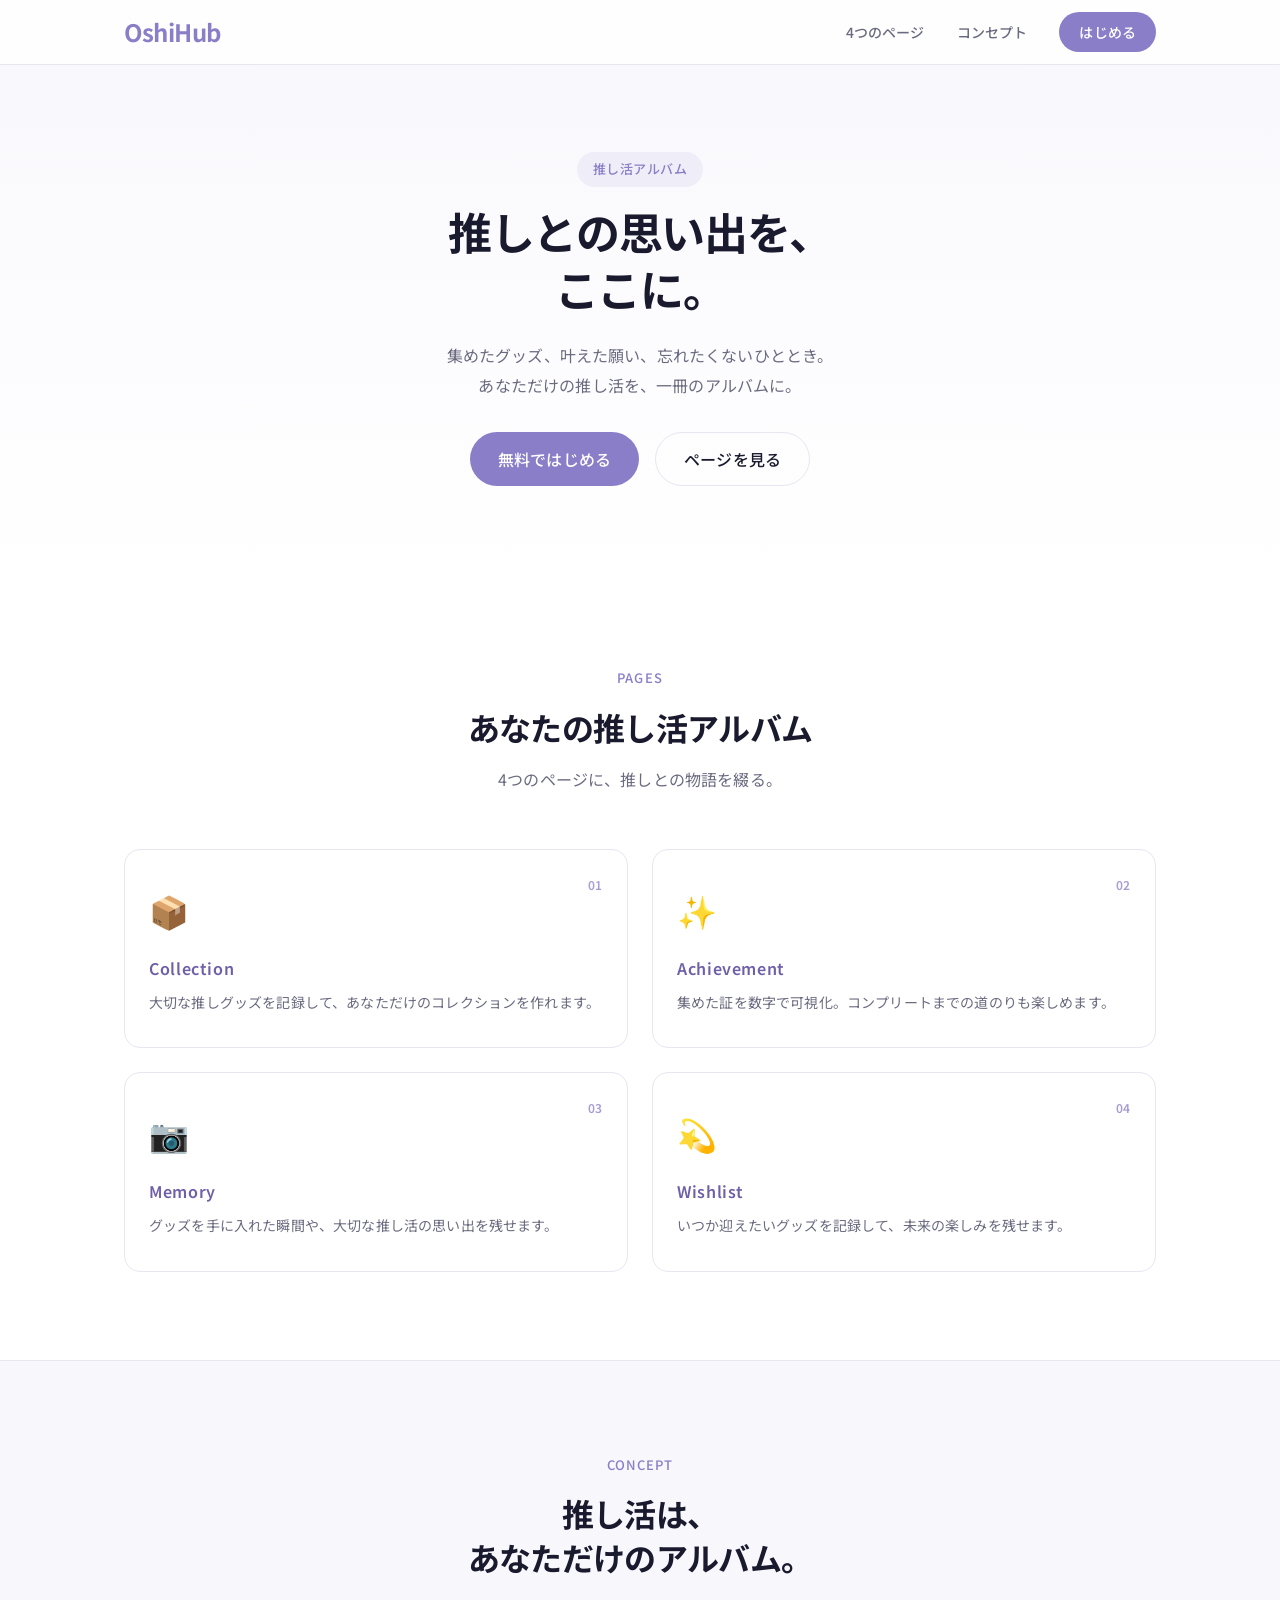
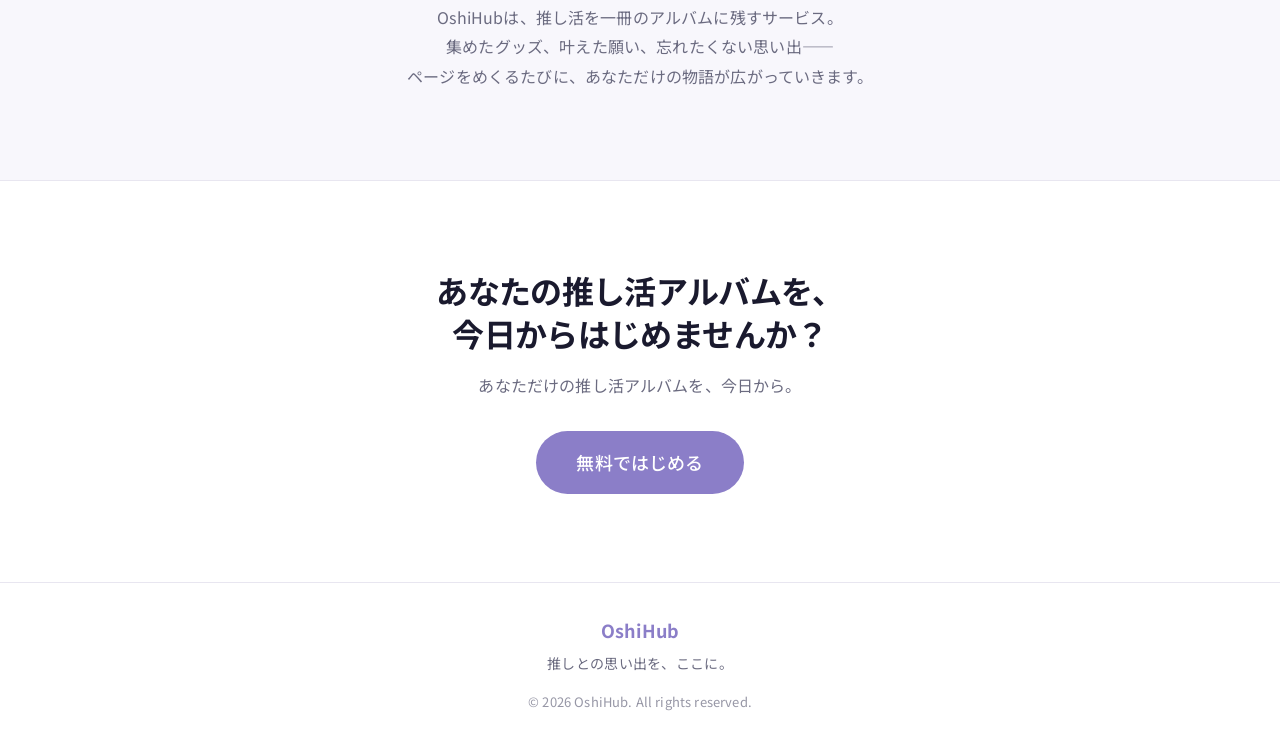
==== index.html @ 65930930 "first upload" ====
<!DOCTYPE html>
<html lang="ja">
<head>
  <meta charset="UTF-8">
  <meta name="viewport" content="width=device-width, initial-scale=1.0">
  <meta name="description" content="OshiHub - 推し活アルバム。グッズ・思い出・ほしいものを、ひとつのアルバムに。">
  <title>OshiHub | 推しとの思い出を、ここに。</title>
  <link rel="stylesheet" href="css/style.css">
  <link rel="preconnect" href="https://fonts.googleapis.com">
  <link rel="preconnect" href="https://fonts.gstatic.com" crossorigin>
  <link href="https://fonts.googleapis.com/css2?family=Noto+Sans+JP:wght@400;500;600;700&display=swap" rel="stylesheet">
</head>
<body>

  <!-- ヘッダー（画面上部のナビゲーション） -->
  <header class="header">
    <div class="container">
      <a href="#" class="logo">OshiHub</a>
      <nav class="nav">
        <a href="#features">4つのページ</a>
        <a href="#about">コンセプト</a>
        <a href="groups/stray-kids/index.html" class="nav-button">はじめる</a>
      </nav>
    </div>
  </header>

  <!-- メインビジュアル（最初に目に入る大きなエリア） -->
  <main>
    <section class="hero section">
      <div class="container">
        <p class="hero-label">推し活アルバム</p>
        <h1 class="hero-title">推しとの思い出を、<br>ここに。</h1>
        <p class="hero-description">
          集めたグッズ、叶えた願い、忘れたくないひととき。<br>
          あなただけの推し活を、一冊のアルバムに。
        </p>
        <div class="hero-actions">
          <a href="groups/stray-kids/index.html" class="button button-primary">無料ではじめる</a>
          <a href="#features" class="button button-secondary">ページを見る</a>
        </div>
      </div>
    </section>

    <!-- 機能紹介 -->
    <section id="features" class="features section">
      <div class="container">
        <div class="section-header">
          <p class="section-label">Pages</p>
          <h2 class="section-title">あなたの推し活アルバム</h2>
          <p class="section-subtitle">4つのページに、推しとの物語を綴る。</p>
        </div>

        <div class="feature-grid">
          <article class="feature-card">
            <span class="feature-tag">01</span>
            <div class="feature-icon">📦</div>
            <h3>Collection</h3>
            <p>大切な推しグッズを記録して、あなただけのコレクションを作れます。</p>
          </article>

          <article class="feature-card">
            <span class="feature-tag">02</span>
            <div class="feature-icon">✨</div>
            <h3>Achievement</h3>
            <p>集めた証を数字で可視化。コンプリートまでの道のりも楽しめます。</p>
          </article>

          <article class="feature-card">
            <span class="feature-tag">03</span>
            <div class="feature-icon">📷</div>
            <h3>Memory</h3>
            <p>グッズを手に入れた瞬間や、大切な推し活の思い出を残せます。</p>
          </article>

          <article class="feature-card">
            <span class="feature-tag">04</span>
            <div class="feature-icon">💫</div>
            <h3>Wishlist</h3>
            <p>いつか迎えたいグッズを記録して、未来の楽しみを残せます。</p>
          </article>
        </div>
      </div>
    </section>

    <!-- コンセプト -->
    <section id="about" class="about section">
      <div class="container">
        <div class="about-content">
          <p class="section-label">Concept</p>
          <h2 class="section-title">推し活は、<br>あなただけのアルバム。</h2>
          <p class="about-text">
            OshiHubは、推し活を一冊のアルバムに残すサービス。<br>
            集めたグッズ、叶えた願い、忘れたくない思い出——<br>
            ページをめくるたびに、あなただけの物語が広がっていきます。
          </p>
        </div>
      </div>
    </section>

    <!-- 最後の呼びかけ -->
    <section class="cta  section">
      <div class="container">
        <h2 class="cta-title">あなたの推し活アルバムを、<br>今日からはじめませんか？</h2>
        <p class="cta-subtitle">あなただけの推し活アルバムを、今日から。</p>
        <a href="groups/stray-kids/index.html" class="button button-primary button-large">無料ではじめる</a>
      </div>
    </section>
  </main>

  <!-- フッター（画面下部） -->
  <footer class="footer">
    <div class="container">
      <p class="footer-logo">OshiHub</p>
      <p class="footer-tagline">推しとの思い出を、ここに。</p>
      <p class="footer-copy">&copy; 2026 OshiHub. All rights reserved.</p>
    </div>
  </footer>

</body>
</html>
---- css/style.css ----
/* ========================================
   OshiHub スタイルシート
   ======================================== */

/* --- 基本設定（色や文字の大きさなど） --- */
:root {
  /* メインカラー：ラベンダー紫 */
  --color-primary: #8B7EC8;
  --color-primary-light: #A99BD4;
  --color-primary-dark: #6E5FA8;

  /* 背景・文字色 */
  --color-bg: #FFFFFF;
  --color-bg-subtle: #F8F7FC;
  --color-text: #1A1A2E;
  --color-text-muted: #6B6B80;

  /* その他 */
  --color-border: #E8E6F0;
  --shadow-soft: 0 4px 24px rgba(139, 126, 200, 0.08);
  --shadow-card: 0 2px 12px rgba(0, 0, 0, 0.04);

  /* 文字サイズ */
  --font-size-sm: 0.875rem;
  --font-size-base: 1rem;
  --font-size-lg: 1.125rem;
  --font-size-xl: 1.5rem;
  --font-size-2xl: 2rem;
  --font-size-3xl: 2.75rem;

  /* 余白 */
  --spacing-xs: 0.5rem;
  --spacing-sm: 1rem;
  --spacing-md: 1.5rem;
  --spacing-lg: 2rem;
  --spacing-xl: 3.5rem;
  --spacing-2xl: 5.5rem;

  /* テキスト幅 */
  --text-width: 520px;

  /* 角丸 */
  --radius-sm: 8px;
  --radius-md: 12px;
  --radius-lg: 16px;
  --radius-full: 9999px;
}

/* リセット：ブラウザのデフォルトスタイルを整える */
*,
*::before,
*::after {
  box-sizing: border-box;
  margin: 0;
  padding: 0;
}

html {
  scroll-behavior: smooth;
}

body {
  font-family: 'Noto Sans JP', -apple-system, BlinkMacSystemFont, sans-serif;
  font-size: var(--font-size-base);
  line-height: 1.75;
  color: var(--color-text);
  background-color: var(--color-bg);
  -webkit-font-smoothing: antialiased;
  letter-spacing: 0.01em;
}

a {
  color: inherit;
  text-decoration: none;
}

img {
  max-width: 100%;
  height: auto;
  display: block;
}

/* --- 共通レイアウト --- */
.container {
  max-width: 1080px;
  margin: 0 auto;
  padding: 0 var(--spacing-md);
}

.section {
  padding: var(--spacing-2xl) 0;
}

.section-header {
  text-align: center;
  margin-bottom: var(--spacing-xl);
}

.section-label,
.hero-label {
  display: inline-block;
  font-size: 0.8125rem;
  font-weight: 500;
  color: var(--color-primary);
  letter-spacing: 0.08em;
  text-transform: uppercase;
  margin-bottom: var(--spacing-sm);
}

.hero-label {
  background-color: rgba(139, 126, 200, 0.1);
  padding: 0.375rem 1rem;
  border-radius: var(--radius-full);
  text-transform: none;
  letter-spacing: 0.04em;
}

.section-title {
  font-size: var(--font-size-2xl);
  font-weight: 700;
  letter-spacing: -0.02em;
  line-height: 1.35;
}

.section-subtitle {
  color: var(--color-text-muted);
  font-size: var(--font-size-base);
  margin-top: var(--spacing-sm);
  line-height: 1.75;
}

/* --- ボタン --- */
.button {
  display: inline-flex;
  align-items: center;
  justify-content: center;
  padding: 0.75rem 1.75rem;
  font-size: var(--font-size-base);
  font-weight: 500;
  border-radius: var(--radius-full);
  transition: all 0.2s ease;
  cursor: pointer;
  border: none;
}

.button-primary {
  background-color: var(--color-primary);
  color: white;
}

.button-primary:hover {
  background-color: var(--color-primary-dark);
  transform: translateY(-1px);
  box-shadow: var(--shadow-soft);
}

.button-secondary {
  background-color: transparent;
  color: var(--color-text);
  border: 1.5px solid var(--color-border);
}

.button-secondary:hover {
  border-color: var(--color-primary-light);
  color: var(--color-primary);
}

.button-large {
  padding: 1rem 2.5rem;
  font-size: var(--font-size-lg);
}

/* --- ヘッダー --- */
.header {
  position: fixed;
  top: 0;
  left: 0;
  right: 0;
  z-index: 100;
  background-color: rgba(255, 255, 255, 0.85);
  backdrop-filter: blur(12px);
  border-bottom: 1px solid var(--color-border);
}

.header .container {
  display: flex;
  align-items: center;
  justify-content: space-between;
  height: 64px;
}

.logo {
  font-size: var(--font-size-xl);
  font-weight: 700;
  color: var(--color-primary);
  letter-spacing: -0.02em;
}

.nav {
  display: flex;
  align-items: center;
  gap: var(--spacing-lg);
}

.nav a {
  font-size: var(--font-size-sm);
  font-weight: 500;
  color: var(--color-text-muted);
  transition: color 0.2s ease;
}

.nav a:hover {
  color: var(--color-text);
}

.nav-button {
  background-color: var(--color-primary) !important;
  color: white !important;
  padding: 0.5rem 1.25rem;
  border-radius: var(--radius-full);
}

.nav-button:hover {
  background-color: var(--color-primary-dark) !important;
}

/* --- ヒーロー（メインビジュアル） --- */
.hero {
  padding-top: calc(64px + var(--spacing-2xl));
  text-align: center;
  background: linear-gradient(
    180deg,
    var(--color-bg-subtle) 0%,
    var(--color-bg) 100%
  );
}

.hero-title {
  font-size: var(--font-size-3xl);
  font-weight: 700;
  letter-spacing: -0.03em;
  line-height: 1.3;
  margin-bottom: var(--spacing-md);
}

.hero-description {
  font-size: var(--font-size-base);
  color: var(--color-text-muted);
  max-width: var(--text-width);
  margin: 0 auto var(--spacing-lg);
  line-height: 1.85;
}

.hero-actions {
  display: flex;
  gap: var(--spacing-sm);
  justify-content: center;
  flex-wrap: wrap;
}

/* --- 機能紹介 --- */
.features {
  background-color: var(--color-bg);
}

.feature-grid {
  display: grid;
  grid-template-columns: repeat(2, 1fr);
  gap: var(--spacing-md);
}

.feature-card {
  position: relative;
  background-color: var(--color-bg);
  border: 1px solid var(--color-border);
  border-radius: var(--radius-lg);
  padding: var(--spacing-lg) var(--spacing-md);
  transition: all 0.25s ease;
}

.feature-card:hover {
  border-color: var(--color-primary-light);
  box-shadow: var(--shadow-card);
  transform: translateY(-2px);
}

.feature-tag {
  position: absolute;
  top: var(--spacing-md);
  right: var(--spacing-md);
  font-size: 0.75rem;
  font-weight: 600;
  color: var(--color-primary-light);
  letter-spacing: 0.05em;
}

.feature-icon {
  font-size: 2rem;
  margin-bottom: var(--spacing-sm);
}

.feature-card h3 {
  font-size: var(--font-size-base);
  font-weight: 600;
  color: var(--color-primary-dark);
  letter-spacing: 0.04em;
  margin-bottom: var(--spacing-xs);
}

.feature-card p {
  font-size: var(--font-size-sm);
  color: var(--color-text-muted);
  line-height: 1.8;
}

/* --- コンセプト --- */
.about {
  background-color: var(--color-bg-subtle);
  border-top: 1px solid var(--color-border);
  border-bottom: 1px solid var(--color-border);
}

.about-content {
  max-width: var(--text-width);
  margin: 0 auto;
  text-align: center;
}

.about-text {
  font-size: var(--font-size-base);
  color: var(--color-text-muted);
  margin-top: var(--spacing-md);
  line-height: 1.85;
}

/* --- CTA（行動を促すセクション） --- */
.cta {
  text-align: center;
}

.cta-title {
  font-size: var(--font-size-2xl);
  font-weight: 700;
  letter-spacing: -0.02em;
  line-height: 1.35;
  margin-bottom: var(--spacing-sm);
}

.cta-subtitle {
  font-size: var(--font-size-base);
  color: var(--color-text-muted);
  margin-bottom: var(--spacing-lg);
  line-height: 1.75;
}

/* --- フッター --- */
.footer {
  padding: var(--spacing-lg) 0;
  border-top: 1px solid var(--color-border);
  text-align: center;
}

.footer-logo {
  font-size: var(--font-size-lg);
  font-weight: 700;
  color: var(--color-primary);
  margin-bottom: 0.25rem;
}

.footer-tagline {
  font-size: var(--font-size-sm);
  color: var(--color-text-muted);
  margin-bottom: var(--spacing-sm);
  letter-spacing: 0.02em;
}

.footer-copy {
  font-size: 0.8125rem;
  color: var(--color-text-muted);
  opacity: 0.7;
}

/* --- スマートフォン対応 --- */
@media (max-width: 768px) {
  :root {
    --spacing-xl: 2.5rem;
    --spacing-2xl: 4rem;
  }

  .nav a:not(.nav-button) {
    display: none;
  }

  .feature-grid {
    grid-template-columns: 1fr;
  }

  .hero-title {
    font-size: 2rem;
  }

  .section-title {
    font-size: var(--font-size-xl);
  }

  .cta-title {
    font-size: var(--font-size-xl);
  }
}

/* --- グループ・メンバーページ --- */
.page-back {
  display: inline-flex;
  align-items: center;
  gap: 0.375rem;
  font-size: var(--font-size-sm);
  color: var(--color-text-muted);
  margin-bottom: var(--spacing-lg);
  transition: color 0.2s ease;
}

.page-back:hover {
  color: var(--color-primary);
}

.group-hero {
  padding-top: calc(64px + var(--spacing-xl));
  padding-bottom: var(--spacing-xl);
  text-align: center;
  background: linear-gradient(
    180deg,
    var(--color-bg-subtle) 0%,
    var(--color-bg) 100%
  );
}

.group-hero .section-label {
  text-transform: none;
  letter-spacing: 0.04em;
}

.group-title {
  font-size: var(--font-size-3xl);
  font-weight: 700;
  letter-spacing: -0.03em;
  line-height: 1.3;
  margin-bottom: var(--spacing-sm);
}

.group-description {
  font-size: var(--font-size-base);
  color: var(--color-text-muted);
  max-width: var(--text-width);
  margin: 0 auto;
  line-height: 1.85;
}

.members-section {
  padding-bottom: var(--spacing-2xl);
}

.member-grid {
  display: grid;
  grid-template-columns: repeat(4, 1fr);
  gap: var(--spacing-md);
}

.member-card {
  display: block;
  background-color: var(--color-bg);
  border: 1px solid var(--color-border);
  border-radius: var(--radius-lg);
  padding: var(--spacing-md);
  text-align: center;
  transition: all 0.25s ease;
}

.member-card:hover {
  border-color: var(--color-primary-light);
  box-shadow: var(--shadow-card);
  transform: translateY(-2px);
}

.member-avatar {
  width: 80px;
  height: 80px;
  margin: 0 auto var(--spacing-sm);
  border-radius: 50%;
  background: linear-gradient(135deg, var(--color-primary-light), var(--color-primary));
  display: flex;
  align-items: center;
  justify-content: center;
  font-size: 1.5rem;
  font-weight: 600;
  color: white;
  letter-spacing: 0.02em;
}

.member-name {
  font-size: var(--font-size-base);
  font-weight: 600;
  color: var(--color-text);
  margin-bottom: 0.25rem;
}

.member-name-kr {
  font-size: var(--font-size-sm);
  color: var(--color-text-muted);
}

.member-page {
  padding-top: calc(64px + var(--spacing-xl));
  padding-bottom: var(--spacing-2xl);
}

.member-header {
  text-align: center;
  margin-bottom: var(--spacing-xl);
}

.member-header .member-avatar {
  width: 120px;
  height: 120px;
  font-size: 2.25rem;
  margin-bottom: var(--spacing-md);
}

.member-page-name {
  font-size: var(--font-size-2xl);
  font-weight: 700;
  letter-spacing: -0.02em;
  margin-bottom: 0.25rem;
}

.member-page-name-kr {
  font-size: var(--font-size-base);
  color: var(--color-text-muted);
  margin-bottom: var(--spacing-sm);
}

.member-page-group {
  font-size: var(--font-size-sm);
  color: var(--color-primary);
}

.album-placeholder {
  max-width: 640px;
  margin: 0 auto;
  padding: var(--spacing-xl) var(--spacing-md);
  background-color: var(--color-bg-subtle);
  border: 1px solid var(--color-border);
  border-radius: var(--radius-lg);
  text-align: center;
}

.album-placeholder p {
  font-size: var(--font-size-sm);
  color: var(--color-text-muted);
  line-height: 1.8;
}

@media (max-width: 768px) {
  .member-grid {
    grid-template-columns: repeat(2, 1fr);
  }

  .group-title {
    font-size: 2rem;
  }
}

.album-grid {
  display: grid;
  grid-template-columns: repeat(2, 1fr);
  gap: 24px;
  margin-top: 50px;
}

.album-card {
  background: white;
  padding: 32px;
  border-redius: 20px;
  text-align: center;
}

.album-card h2 {
  color: #8B7EC8;
  margin-bottom: 15px;
}

.album-card span {
display: block;
margin-top: 20px;
font-size: 1.2rem;
}

@media(max-width:768px){
  .album-grid {
    grid-template-columns: 1fr;
  }
}
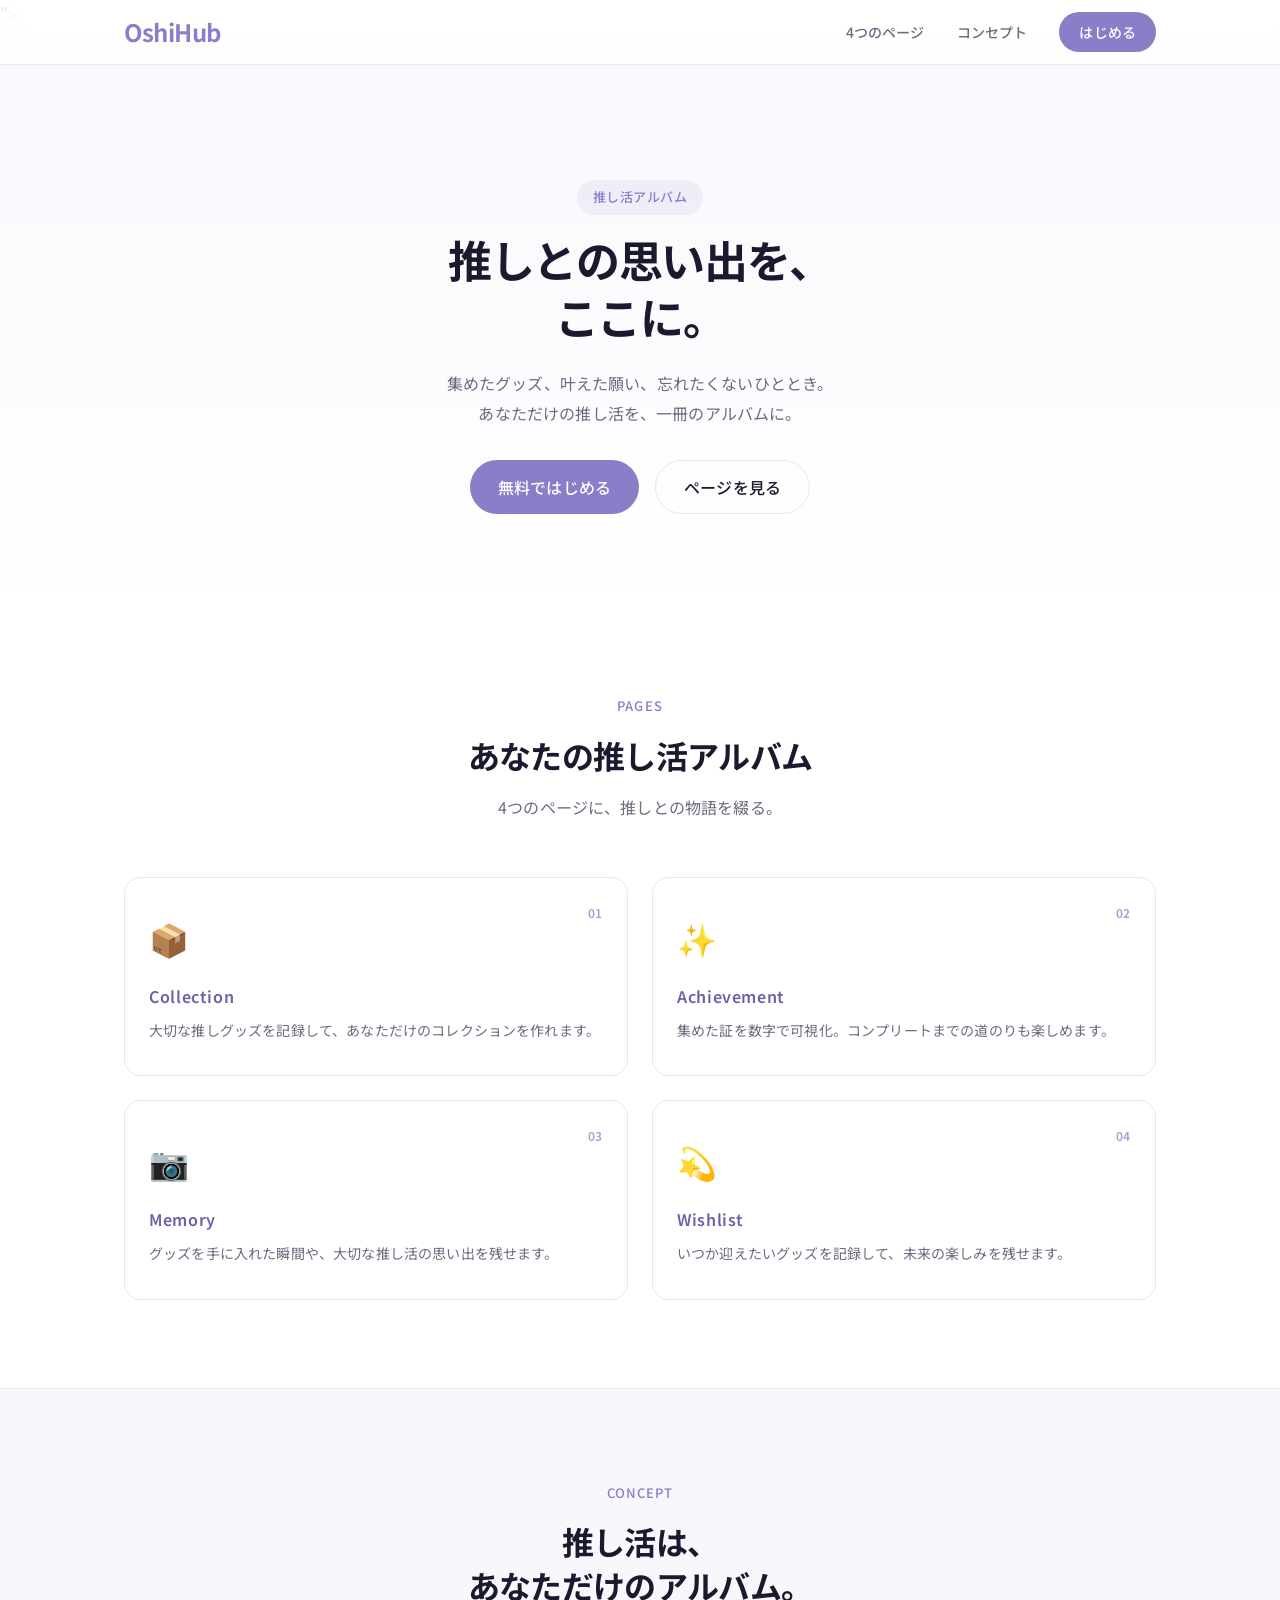
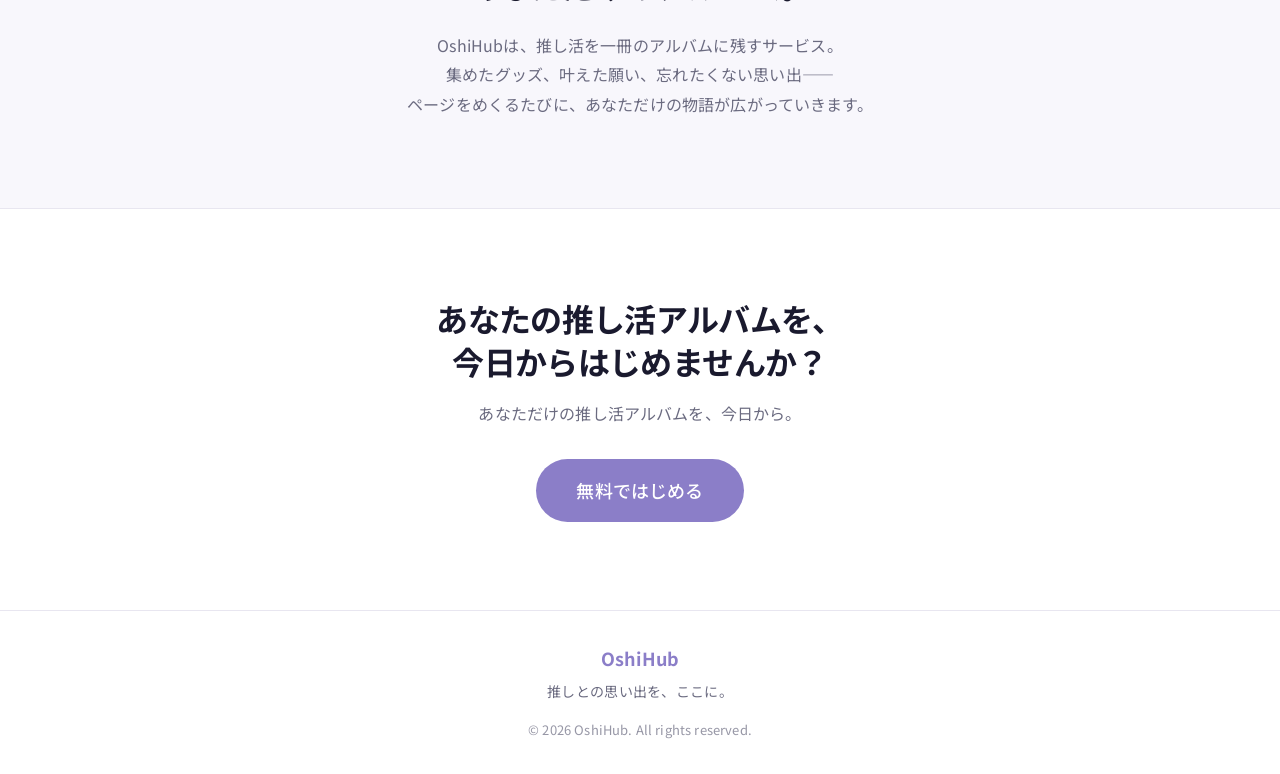
==== commit 7d05d7e0: "add google verification" ====
--- a/index.html
+++ b/index.html
@@ -1,6 +1,9 @@
 <!DOCTYPE html>
 <html lang="ja">
 <head>
+
+  <meta name="google-site-verification" content="<meta name="google-site-verification" content="xhWBMZ23GyF9iqsAyTpcOeJ_IXbXoYa3OE4V1XZlthA" />">
+
   <meta charset="UTF-8">
   <meta name="viewport" content="width=device-width, initial-scale=1.0">
   <meta name="description" content="OshiHub - 推し活アルバム。グッズ・思い出・ほしいものを、ひとつのアルバムに。">
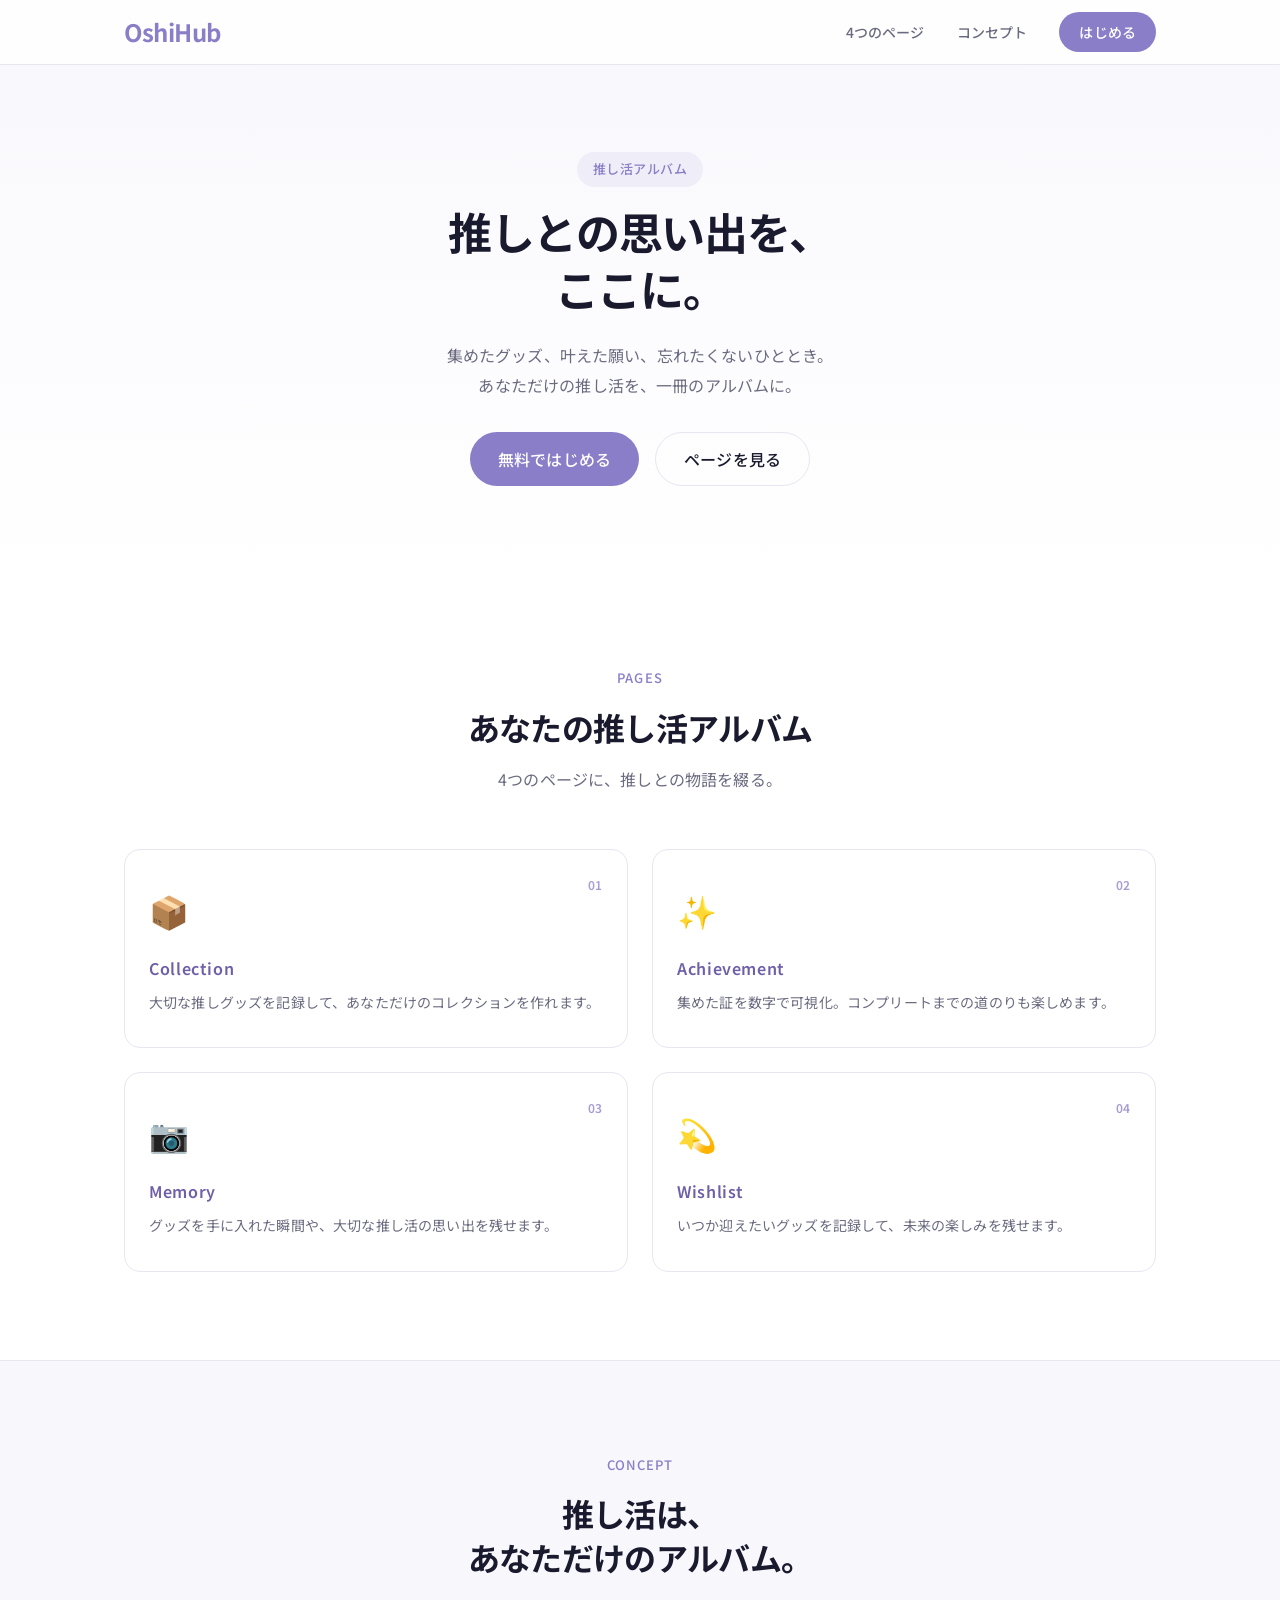
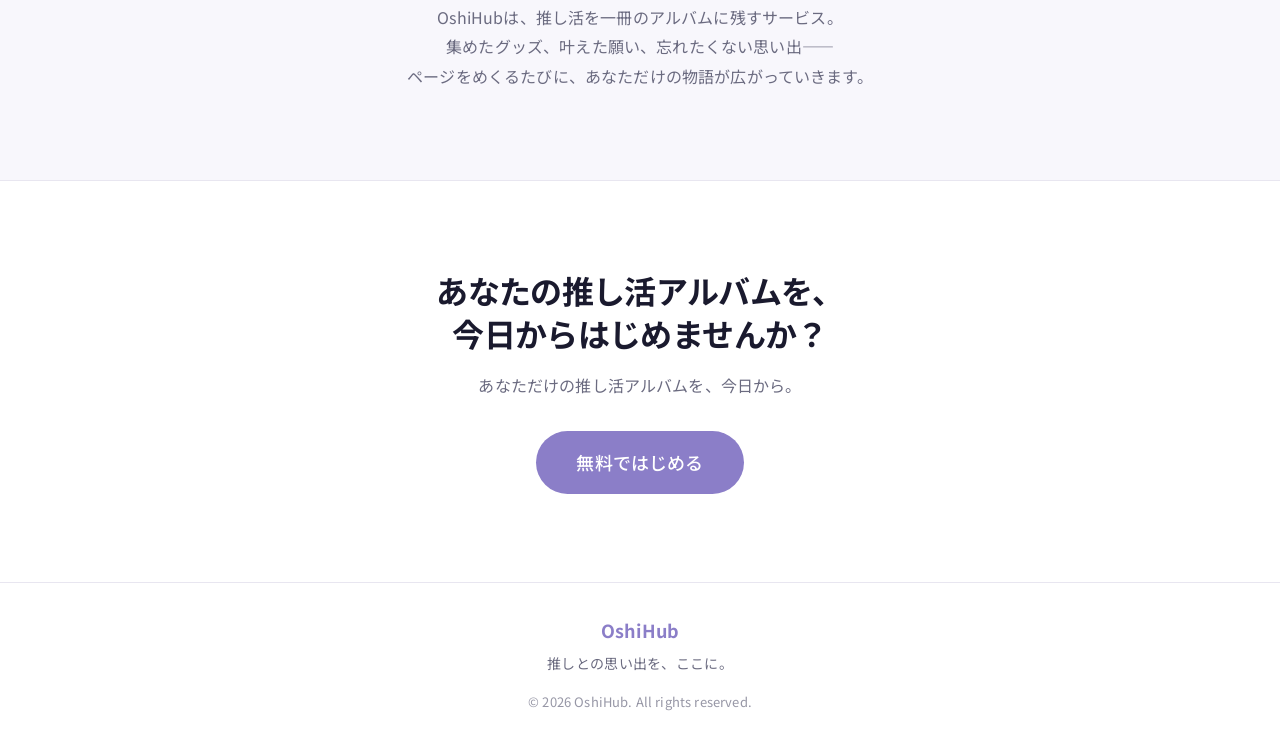
==== commit d069662a: "fix google verification" ====
--- a/index.html
+++ b/index.html
@@ -2,8 +2,8 @@
 <html lang="ja">
 <head>
 
-  <meta name="google-site-verification" content="<meta name="google-site-verification" content="xhWBMZ23GyF9iqsAyTpcOeJ_IXbXoYa3OE4V1XZlthA" />">
-
+  <meta name="google-site-verification" content="UQ4qluRMjtXV_ZK3U4D2XMBSPad3V_BrN4GPyLXbHbA" />
+  
   <meta charset="UTF-8">
   <meta name="viewport" content="width=device-width, initial-scale=1.0">
   <meta name="description" content="OshiHub - 推し活アルバム。グッズ・思い出・ほしいものを、ひとつのアルバムに。">
